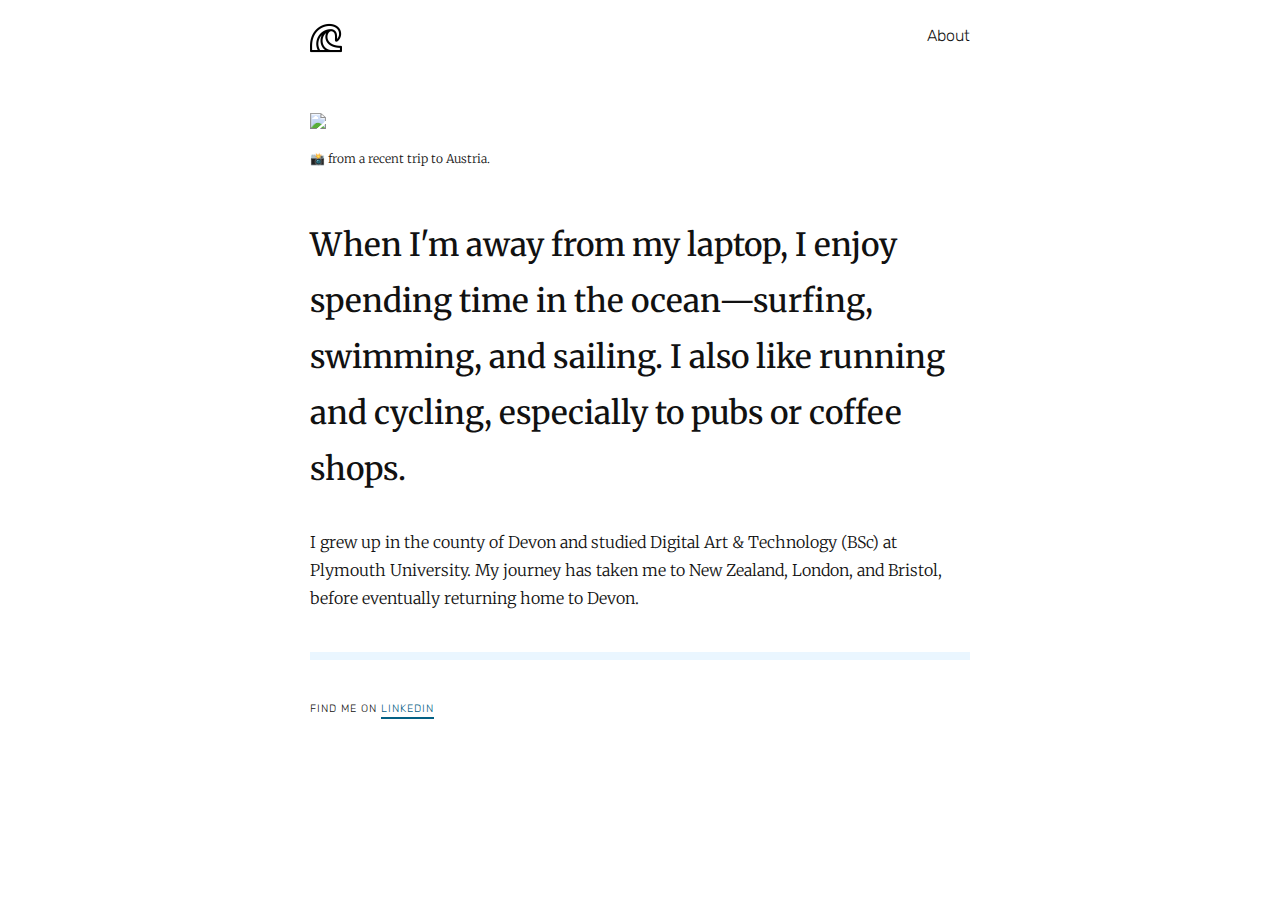
==== about.html @ 076380fe "updated portfolio" ====
<!DOCTYPE html>
<html>

<head>
    <meta charset="utf-8">
    <meta http-equiv="X-UA-Compatible" content="IE=edge">
    <meta name="viewport" content="width=device-width, initial-scale=1">
    <title>About</title>
    <meta name="description" content="My name is Duncan. I am a product designer based in Devon, UK.
">
    <link href="https://fonts.googleapis.com/css?family=Merriweather:300,300i,400,400i,700|Rubik:300,500" rel="stylesheet">
    <link rel="stylesheet" href="css/main.css">
    <link rel="canonical" href="http://localhost:4000/">
    <link rel="alternate" type="application/rss+xml" title="Steph Parrott" href="http://localhost:4000/feed.xml" />
    <link rel="apple-touch-icon" sizes="57x57" href="/apple-icon-57x57.png">
    <link rel="apple-touch-icon" sizes="60x60" href="/apple-icon-60x60.png">
    <link rel="apple-touch-icon" sizes="72x72" href="/apple-icon-72x72.png">
    <link rel="apple-touch-icon" sizes="76x76" href="/apple-icon-76x76.png">
    <link rel="apple-touch-icon" sizes="114x114" href="/apple-icon-114x114.png">
    <link rel="apple-touch-icon" sizes="120x120" href="/apple-icon-120x120.png">
    <link rel="apple-touch-icon" sizes="144x144" href="/apple-icon-144x144.png">
    <link rel="apple-touch-icon" sizes="152x152" href="/apple-icon-152x152.png">
    <link rel="apple-touch-icon" sizes="180x180" href="/apple-icon-180x180.png">
    <link rel="icon" type="image/png" sizes="192x192" href="/android-icon-192x192.png">
    <link rel="icon" type="image/png" sizes="32x32" href="images/favicon.png">
    <link rel="icon" type="image/png" sizes="96x96" href="images/favicon.png">
    <link rel="icon" type="image/png" sizes="16x16" href="images/favicon.png">
    <link rel="manifest" href="/manifest.json">
    <meta name="msapplication-TileColor" content="#ffffff">
    <meta name="msapplication-TileImage" content="/ms-icon-144x144.png">
    <meta name="theme-color" content="#ffffff">
</head>

<body>
    <header class="site-header">
        <div class="wrapper">
            <a class="site-title" href="index.html"><img src="images/logo.svg" width="32px" style="border:none;"></a>
            <nav class="site-nav">
                <a href="#" class="menu-icon">
                    <svg viewBox="0 0 18 15">
                        <path fill="#424242" d="M18,1.484c0,0.82-0.665,1.484-1.484,1.484H1.484C0.665,2.969,0,2.304,0,1.484l0,0C0,0.665,0.665,0,1.484,0 h15.031C17.335,0,18,0.665,18,1.484L18,1.484z" />
                        <path fill="#424242" d="M18,7.516C18,8.335,17.335,9,16.516,9H1.484C0.665,9,0,8.335,0,7.516l0,0c0-0.82,0.665-1.484,1.484-1.484 h15.031C17.335,6.031,18,6.696,18,7.516L18,7.516z" />
                        <path fill="#424242" d="M18,13.516C18,14.335,17.335,15,16.516,15H1.484C0.665,15,0,14.335,0,13.516l0,0 c0-0.82,0.665-1.484,1.484-1.484h15.031C17.335,12.031,18,12.696,18,13.516L18,13.516z" />
                    </svg>
                </a>
                <div class="trigger">
                    <a class="page-link" href="about.html">About</a>
                </div>
            </nav>
        </div>
    </header>
    <div class="page-content">
        <div class="wrapper">
            <div class="post">
                <article class="post-content">
                    <p><img src="https://placehold.co/800x600" /></p>
                    <p class="caption">📸 from a recent trip to Austria.</p>
                    <h1 class="intro-about"> When I'm away from my laptop, I enjoy spending time in the ocean—surfing, swimming, and sailing. I also like running and cycling, especially to pubs or coffee shops. </h1>
                    <p> I grew up in the county of Devon and studied Digital Art & Technology (BSc) at Plymouth University. My journey has taken me to New Zealand, London, and Bristol, before eventually returning home to Devon.</p>
                </article>
            </div>
            <footer class="site-footer">
                <hr>
                <div class="wrapper nav">
                    <h6 class="links">Find me on <a href="https://www.linkedin.com/in/duncan-molesworth-4a581a65/" target="_blank">LinkedIn</a>
                </div>
            </footer>
        </div>
    </div>
</body>

</html>
---- css/main.css ----
body, h1, h2, h3, h4, h5, h6,
p, blockquote, pre, hr,
dl, dd, ol, ul, li, figure {
  margin: 0;
  padding: 0; }
  body > a, h1 > a, h2 > a, h3 > a, h4 > a, h5 > a, h6 > a,
  p > a, blockquote > a, pre > a, hr > a,
  dl > a, dd > a, ol > a, ul > a, li > a, figure > a {
    text-decoration: none;
    border-bottom: 2px solid #036084;
    padding-bottom: 2px;
    color: #036084; }
    body > a:visited, h1 > a:visited, h2 > a:visited, h3 > a:visited, h4 > a:visited, h5 > a:visited, h6 > a:visited,
    p > a:visited, blockquote > a:visited, pre > a:visited, hr > a:visited,
    dl > a:visited, dd > a:visited, ol > a:visited, ul > a:visited, li > a:visited, figure > a:visited {
      color: #036084; }

h1 {
  font-size: 2.5em;
  font-weight: 500 !important; }

h2 {
  font-size: 2em; }

h3 {
  line-height: 1.5;
  padding-top: 15px; }

/**
 * Basic styling
 */
body {
  font-family: "Merriweather", serif;
  font-size: 16px;
  line-height: 1.75;
  font-weight: 300;
  color: #111;
  background-color: #FFFFFF;
  -webkit-text-size-adjust: 100%; }

h1, h2, h3 {
  font-family: "Rubik", sans-serif;
  font-weight: 800; }

h4, h5, h6 {
  font-family: "Rubik", sans-serif;
  text-transform: uppercase;
  letter-spacing: 1px;
  font-weight: 300; }

hr {
  margin: 40px auto;
  border: 4px solid #eaf6ff; }

/**
 * Set `margin-bottom` to maintain vertical rhythm
 */
h1, h2, h3, h4, h5, h6,
p, blockquote, pre,
ul, ol, dl, figure,
.highlight {
  margin-bottom: 15px; }

b {
  font-weight: 500; }

/**
 * Images
 */
img {
  max-width: 100%;
  vertical-align: middle; }

/**
 * Figures
 */
figure > img {
  display: block; }

figcaption {
  font-size: 14px; }

/**
 * Lists
 */
ul, ol {
  margin-left: 30px; }

li {
  margin-bottom: 10px; }
  li > ul,
  li > ol {
    margin-bottom: 0; }

/**
 * Headings
 */
h1, h2, h3, h4, h5, h6 {
  font-weight: 300; }

/**
 * Links
 */
a {
  color: #111;
  text-decoration: none;
  transition: all .3s ease-in-out; }
  a:visited {
    color: #111; }
  a:hover {
    color: #111;
    background-color: #EAF6FF; }

/**
 * Blockquotes
 */
blockquote {
  border: 1px solid #eaf6ff;
  border-left: 4px solid #eaf6ff;
  border-radius: 4px;
  padding: 30px;
  font-size: 16px;
  font-style: italic; }
  blockquote > :last-child {
    margin-bottom: 0; }

/**
 * Code formatting
 */
pre,
code {
  font-size: 15px;
  border: 1px solid #e8e8e8;
  border-radius: 3px;
  background-color: #eef; }

code {
  padding: 1px 5px; }

pre {
  padding: 8px 12px;
  overflow-x: scroll; }
  pre > code {
    border: 0;
    padding-right: 0;
    padding-left: 0; }

/**
 * Wrapper
 */
.wrapper {
  max-width: -webkit-calc(720px - (30px * 2));
  max-width: calc(720px - (30px * 2));
  margin-right: auto;
  margin-left: auto;
  padding-right: 30px;
  padding-left: 30px; }
  @media screen and (max-width: 800px) {
    .wrapper {
      max-width: -webkit-calc(720px - (30px));
      max-width: calc(720px - (30px));
      padding-right: 15px;
      padding-left: 15px; } }

/**
 * Clearfix
 */
.wrapper:after, .footer-col-wrapper:after {
  content: "";
  display: table;
  clear: both; }

/**
 * Icons
 */
.icon > svg {
  display: inline-block;
  width: 16px;
  height: 16px;
  vertical-align: middle; }
  .icon > svg path {
    fill: #828282; }

/**
 * Site header
 */
.site-header {
  min-height: 72px;
  position: fixed;
  background-color: white;
  top: 0;
  width: 100%;
  z-index: 20; }

.site-title {
  font-size: 26px;
  line-height: 72px;
  letter-spacing: -1px;
  margin-bottom: 0;
  float: left; }
  .site-title, .site-title:visited {
    color: #424242; }
  .site-title:hover {
    background: none; }

.site-nav {
  float: right;
  line-height: 72px;
  font-family: "Rubik", sans-serif;
  /**
    @include media-query($on-palm) {
        position: absolute;
        top: 9px;
        right: 30px;
        background-color: $background-color;
        border: 1px solid $grey-color-light;
        border-radius: 5px;
        text-align: right;

        .menu-icon {
            display: block;
            float: right;
            width: 36px;
            height: 26px;
            line-height: 0;
            padding-top: 10px;
            text-align: center;

            > svg {
                width: 18px;
                height: 15px;

                path {
                    fill: $grey-color-dark;
                }
            }
        }

        .trigger {
            clear: both;
            display: none;
        }

        &:hover .trigger {
            display: block;
            padding-bottom: 5px;
        }

        .page-link {
            display: block;
            padding: 5px 10px;
        }
    } */ }
  .site-nav .menu-icon {
    display: none; }
  .site-nav .page-link {
    color: #111;
    line-height: 1.75; }
    .site-nav .page-link:not(:first-child) {
      margin-left: 20px; }
  .site-nav .active {
    background-color: red; }

/**
 * Site footer
 */
.footer-heading {
  font-size: 18px;
  margin-bottom: 15px; }

.contact-list,
.social-media-list {
  list-style: none;
  margin-left: 0; }

.footer-col-wrapper {
  font-size: 15px;
  color: #828282;
  margin-left: -15px; }

.footer-col {
  float: left;
  margin-bottom: 15px;
  padding-left: 15px; }

.footer-col-1 {
  width: -webkit-calc(35% - (30px / 2));
  width: calc(35% - (30px / 2)); }

.footer-col-2 {
  width: -webkit-calc(20% - (30px / 2));
  width: calc(20% - (30px / 2)); }

.footer-col-3 {
  width: -webkit-calc(45% - (30px / 2));
  width: calc(45% - (30px / 2)); }

@media screen and (max-width: 800px) {
  .footer-col-1,
  .footer-col-2 {
    width: -webkit-calc(50% - (30px / 2));
    width: calc(50% - (30px / 2)); }

  .footer-col-3 {
    width: -webkit-calc(100% - (30px / 2));
    width: calc(100% - (30px / 2)); } }
@media screen and (max-width: 600px) {
  .footer-col {
    float: none;
    width: -webkit-calc(100% - (30px / 2));
    width: calc(100% - (30px / 2)); } }
.tw-position {
  max-width: 100%;
  display: inline-block;
  margin-bottom: 16px; }

/**
 * Page content
 */
.page-content {
  padding: 105px 0 0; }

.page-heading {
  font-size: 20px; }

.post-list {
  margin-left: 0;
  list-style: none;
  display: flex;
  flex-flow: row wrap;
  justify-content: space-between; }
  .post-list > li {
    display: flex;
    margin-bottom: 36px;
    border: 1px solid #eaf6ff;
    width: 100%; }

.post-list li:last-child {
  margin-bottom: 0px; }

.img-index {
  padding: 0px; }

.title {
  background-clip: padding-box;
  width: 48% !important; }

.title:hover,
.post-link:hover {
  text-decoration: none; }

.standard {
  margin: 30px 0px; }

.post-bottom {
  content: "";
  display: block;
  width: 90%;
  border-bottom: 1px solid #0D47A1;
  margin-top: 30px;
  margin-bottom: 7.5px; }

.post-meta {
  font-size: 14px;
  color: #828282; }

.border {
  border: 1px solid #e1e8ed;
  border-radius: 4px; }

.posts {
  transition: all 0.3s ease-in-out; }

.posts:hover {
  -moz-box-shadow: 0 10px 30px 0 rgba(0, 0, 0, 0.2);
  -webkit-box-shadow: 0 10px 30px 0 rgba(0, 0, 0, 0.2);
  box-shadow: 0 10px 30px 0 rgba(0, 0, 0, 0.2); }

.shortcuts-list {
  margin-left: 0;
  list-style: none;
  display: flex;
  flex-flow: row wrap;
  justify-content: space-between; }
  .shortcuts-list > li {
    display: flex;
    margin-bottom: 32px;
    width: 47.5%; }

.shortcuts {
  transition: all 0.3s ease-in-out; }

.shortcuts:hover {
  box-shadow: 0 10px 30px 0 rgba(0, 0, 0, 0.2); }

.shortcuts-link {
  display: block;
  padding: 32px;
  background-color: #eaf6ff; }

.post-link {
  display: block;
  padding: 32px;
  background-color: #eaf6ff;
  width: 50%; }

a.post-link {
  border: none; }

a.post-link.img {
  padding: 0px;
  background-color: #eaf6ff;
  width: 100%; }

.row {
  background-color: #eaf6ff;
  margin-bottom: 15px;
  padding: 24px;
  border-radius: 4px; }

.intro {
  font-size: 32px;
  font-family: "Merriweather", serif;
  padding: 32px 0px; }

.intro-about {
  font-size: 32px;
  font-family: "Merriweather", serif;
  padding: 16px 0px; }

.links {
  padding-bottom: 32px; }

.img-bg {
  display: flex;
  width: 100vw;
  position: relative;
  left: 50%;
  right: 50%;
  margin-left: -50vw;
  margin-right: -50vw;
  max-width: none;
  margin-top: 64px;
  margin-bottom: 64px;
  background-color: #e9e9e9; }

.combo {
  margin-top: 0px;
  margin-bottom: 0px; }

.about {
  display: flex; }

.img-bg img {
  box-shadow: 0 0 10px 0 rgba(0, 0, 0, 0.1);
  padding: 0px; }

.mobile {
  border-radius: 10px; }

.img-bg p {
  font-size: 12px;
  font-family: "Rubik", sans-serif;
  color: #828282;
  text-align: center;
  padding-top: 24px;
  margin-bottom: 0px; }

.img-bg div:first-child {
  padding-left: 64px; }

.img-bg div:last-child {
  padding-right: 64px; }

.img-detail-1 {
  width: 65%;
  margin: 0 auto;
  padding: 64px 32px; }

.img-detail-2 {
  width: 50%;
  padding: 64px 32px; }

.img-detail-3 {
  width: 33%;
  padding: 64px 32px; }

.img-detail-4 {
  width: 25%;
  padding: 64px 32px; }

.left-align {
  width: 200px;
  height: auto;
  float: left;
  padding-right: 40px; }

.wide {
  width: 100vw;
  position: relative;
  left: 50%;
  right: 50%;
  margin-left: -50vw;
  margin-right: -50vw;
  max-width: none;
  margin-top: 32px;
  margin-bottom: 32px; }

.vid {
  margin-bottom: 10px !important; }

.video {
  margin: 32px 0px 16px 0px; }

.med-wide {
  width: 75vw;
  position: relative;
  left: 70%;
  right: 70%;
  margin-left: -50vw;
  margin-right: -50vw;
  max-width: none;
  margin-top: 32px;
  margin-bottom: 32px;
  border: 1px solid #e8e8e8; }

.caption {
  font-size: 12px;
  margin-bottom: 32px; }

@media screen and (max-width: 600px) {
  .post-list {
    display: block; }

  .post-list li {
    width: 100%;
    margin: 0 0 32px 0;
    flex-wrap: wrap; }

  .shortcuts-list > li {
    width: 100%;
    margin-bottom: 15px; }

  .left-align {
    float: none; }

  .post-link {
    width: 100%; }

  .img-bg {
    flex-wrap: wrap; }

  .img-detail-2,
  .img-detail-3,
  .img-detail-1 {
    width: 100%;
    padding: 32px; }

  .img-detail-4 {
    width: 50%;
    margin: 0 auto;
    padding: 32px; }

  .img-bg div:first-child {
    padding: 32px 32px 0px 32px; }

  .img-bg div:last-child {
    padding: 32px; }

  .four div:nth-child(2),
  .four div:nth-child(3) {
    padding-bottom: 0px !important; } }
/**
 * Posts
 */
.post-header {
  margin-bottom: 30px; }

.post-title {
  font-size: 42px;
  letter-spacing: -1px;
  line-height: 1; }
  @media screen and (max-width: 800px) {
    .post-title {
      font-size: 36px; } }

.post-content {
  margin-bottom: 30px; }
  .post-content h2 {
    font-size: 2em;
    margin-top: 30px; }
    @media screen and (max-width: 800px) {
      .post-content h2 {
        font-size: 28px; } }
  .post-content h3 {
    font-size: 26px; }
    @media screen and (max-width: 800px) {
      .post-content h3 {
        font-size: 22px; } }
  .post-content h4 {
    font-size: 20px; }
    @media screen and (max-width: 800px) {
      .post-content h4 {
        font-size: 18px; } }

.nav {
  padding: 0px; }

/**
 * Syntax highlighting styles
 */
.highlight {
  background: #fff; }
  .highlight .c {
    color: #998;
    font-style: italic; }
  .highlight .err {
    color: #a61717;
    background-color: #e3d2d2; }
  .highlight .k {
    font-weight: bold; }
  .highlight .o {
    font-weight: bold; }
  .highlight .cm {
    color: #998;
    font-style: italic; }
  .highlight .cp {
    color: #999;
    font-weight: bold; }
  .highlight .c1 {
    color: #998;
    font-style: italic; }
  .highlight .cs {
    color: #999;
    font-weight: bold;
    font-style: italic; }
  .highlight .gd {
    color: #000;
    background-color: #fdd; }
  .highlight .gd .x {
    color: #000;
    background-color: #faa; }
  .highlight .ge {
    font-style: italic; }
  .highlight .gr {
    color: #a00; }
  .highlight .gh {
    color: #999; }
  .highlight .gi {
    color: #000;
    background-color: #dfd; }
  .highlight .gi .x {
    color: #000;
    background-color: #afa; }
  .highlight .go {
    color: #888; }
  .highlight .gp {
    color: #555; }
  .highlight .gs {
    font-weight: bold; }
  .highlight .gu {
    color: #aaa; }
  .highlight .gt {
    color: #a00; }
  .highlight .kc {
    font-weight: bold; }
  .highlight .kd {
    font-weight: bold; }
  .highlight .kp {
    font-weight: bold; }
  .highlight .kr {
    font-weight: bold; }
  .highlight .kt {
    color: #458;
    font-weight: bold; }
  .highlight .m {
    color: #099; }
  .highlight .s {
    color: #d14; }
  .highlight .na {
    color: #008080; }
  .highlight .nb {
    color: #0086B3; }
  .highlight .nc {
    color: #458;
    font-weight: bold; }
  .highlight .no {
    color: #008080; }
  .highlight .ni {
    color: #800080; }
  .highlight .ne {
    color: #900;
    font-weight: bold; }
  .highlight .nf {
    color: #900;
    font-weight: bold; }
  .highlight .nn {
    color: #555; }
  .highlight .nt {
    color: #000080; }
  .highlight .nv {
    color: #008080; }
  .highlight .ow {
    font-weight: bold; }
  .highlight .w {
    color: #bbb; }
  .highlight .mf {
    color: #099; }
  .highlight .mh {
    color: #099; }
  .highlight .mi {
    color: #099; }
  .highlight .mo {
    color: #099; }
  .highlight .sb {
    color: #d14; }
  .highlight .sc {
    color: #d14; }
  .highlight .sd {
    color: #d14; }
  .highlight .s2 {
    color: #d14; }
  .highlight .se {
    color: #d14; }
  .highlight .sh {
    color: #d14; }
  .highlight .si {
    color: #d14; }
  .highlight .sx {
    color: #d14; }
  .highlight .sr {
    color: #009926; }
  .highlight .s1 {
    color: #d14; }
  .highlight .ss {
    color: #990073; }
  .highlight .bp {
    color: #999; }
  .highlight .vc {
    color: #008080; }
  .highlight .vg {
    color: #008080; }
  .highlight .vi {
    color: #008080; }
  .highlight .il {
    color: #099; }
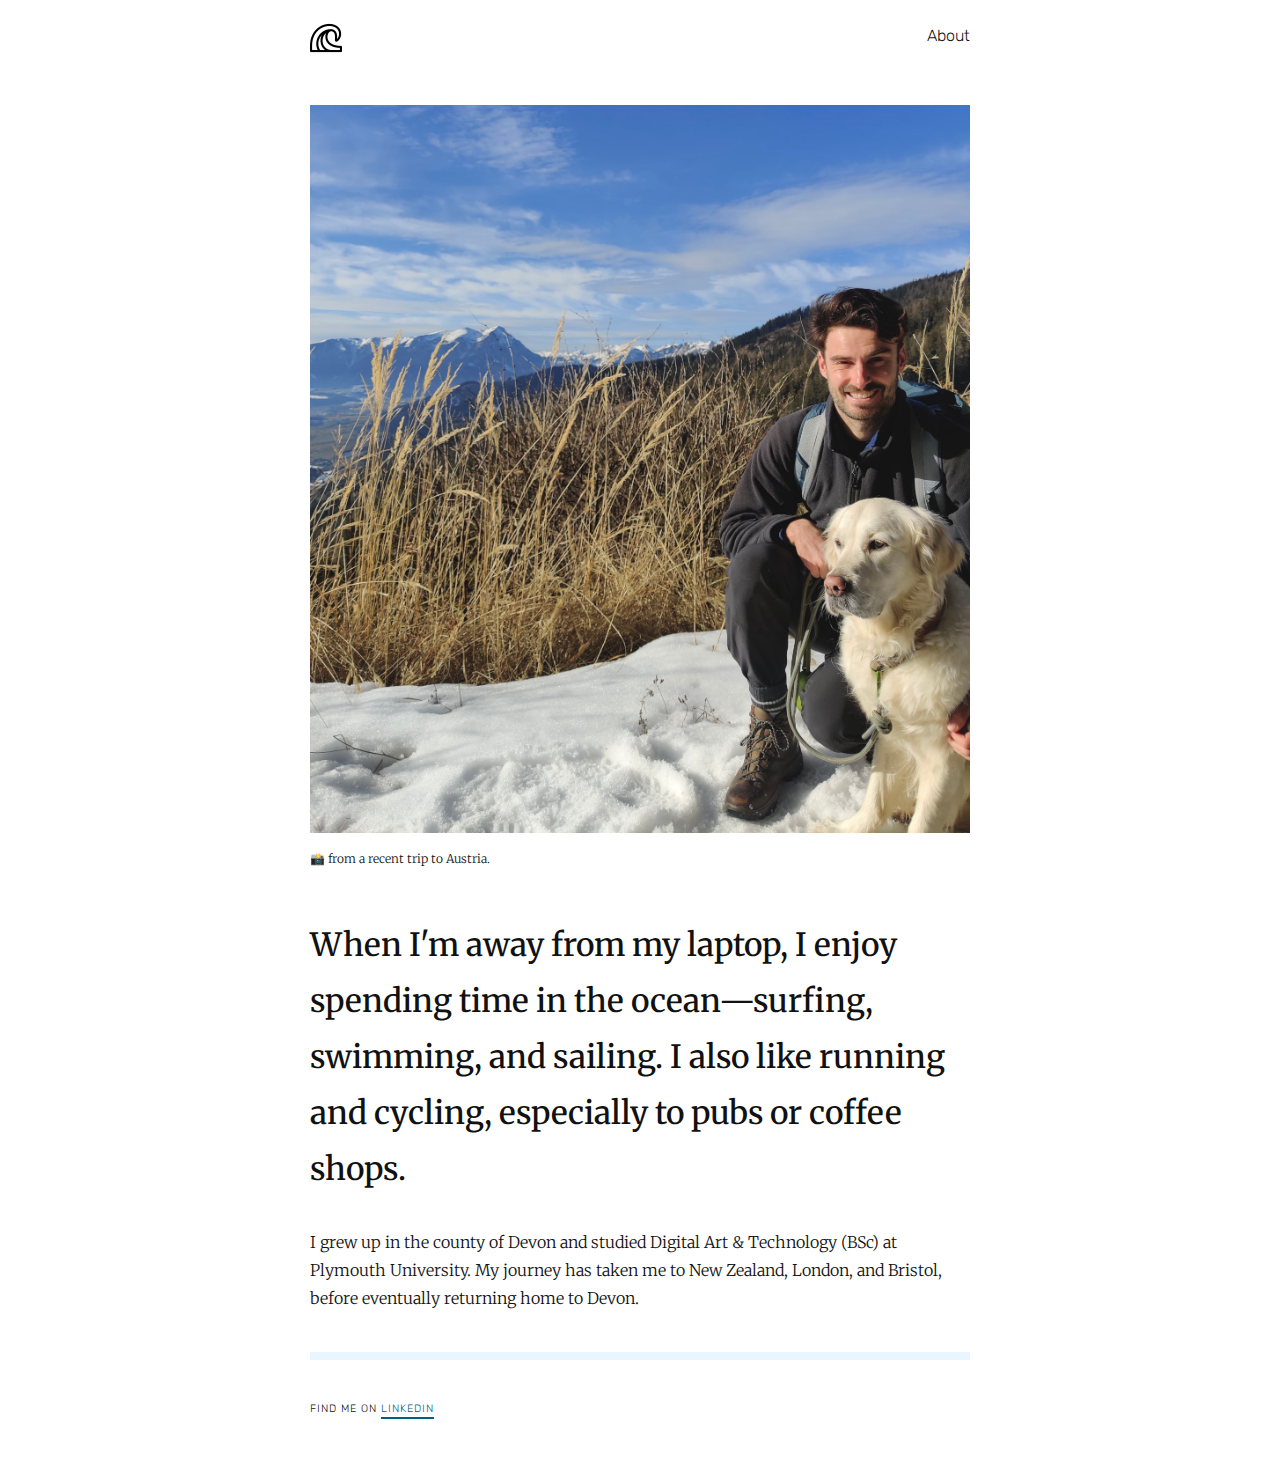
==== commit 88e5a1e0: "update" ====
--- a/about.html
+++ b/about.html
@@ -6,7 +6,7 @@
     <meta http-equiv="X-UA-Compatible" content="IE=edge">
     <meta name="viewport" content="width=device-width, initial-scale=1">
     <title>About</title>
-    <meta name="description" content="My name is Duncan. I am a product designer based in Devon, UK.
+    <meta name="description" content="My name is Duncan. I'm a product designer based in Devon, UK.
 ">
     <link href="https://fonts.googleapis.com/css?family=Merriweather:300,300i,400,400i,700|Rubik:300,500" rel="stylesheet">
     <link rel="stylesheet" href="css/main.css">
@@ -53,7 +53,7 @@
         <div class="wrapper">
             <div class="post">
                 <article class="post-content">
-                    <p><img src="https://placehold.co/800x600" /></p>
+                    <p><img src="images/austria.jpg" /></p>
                     <p class="caption">📸 from a recent trip to Austria.</p>
                     <h1 class="intro-about"> When I'm away from my laptop, I enjoy spending time in the ocean—surfing, swimming, and sailing. I also like running and cycling, especially to pubs or coffee shops. </h1>
                     <p> I grew up in the county of Devon and studied Digital Art & Technology (BSc) at Plymouth University. My journey has taken me to New Zealand, London, and Bristol, before eventually returning home to Devon.</p>
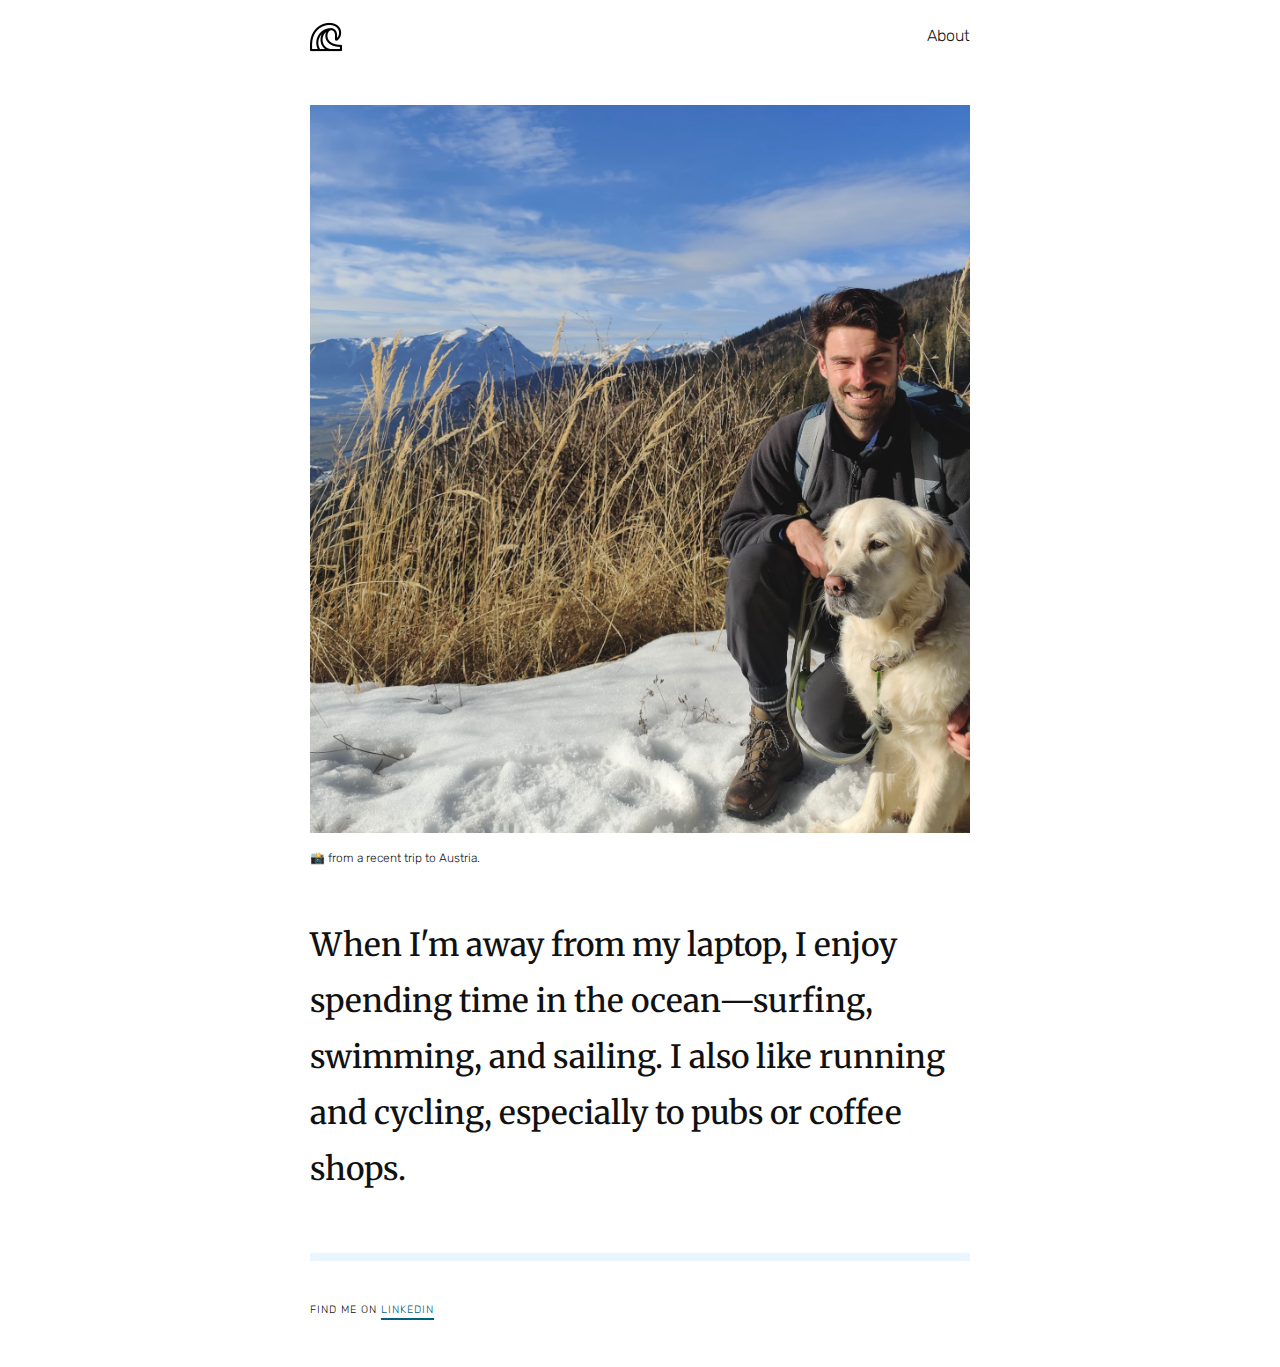
==== commit efbcaf31: "update" ====
--- a/about.html
+++ b/about.html
@@ -6,8 +6,6 @@
     <meta http-equiv="X-UA-Compatible" content="IE=edge">
     <meta name="viewport" content="width=device-width, initial-scale=1">
     <title>About</title>
-    <meta name="description" content="My name is Duncan. I'm a product designer based in Devon, UK.
-">
     <link href="https://fonts.googleapis.com/css?family=Merriweather:300,300i,400,400i,700|Rubik:300,500" rel="stylesheet">
     <link rel="stylesheet" href="css/main.css">
     <link rel="canonical" href="http://localhost:4000/">
@@ -56,7 +54,6 @@
                     <p><img src="images/austria.jpg" /></p>
                     <p class="caption">📸 from a recent trip to Austria.</p>
                     <h1 class="intro-about"> When I'm away from my laptop, I enjoy spending time in the ocean—surfing, swimming, and sailing. I also like running and cycling, especially to pubs or coffee shops. </h1>
-                    <p> I grew up in the county of Devon and studied Digital Art & Technology (BSc) at Plymouth University. My journey has taken me to New Zealand, London, and Bristol, before eventually returning home to Devon.</p>
                 </article>
             </div>
             <footer class="site-footer">
--- a/css/main.css
+++ b/css/main.css
@@ -14,7 +14,6 @@
     p > a:visited, blockquote > a:visited, pre > a:visited, hr > a:visited,
     dl > a:visited, dd > a:visited, ol > a:visited, ul > a:visited, li > a:visited, figure > a:visited {
       color: #036084; }
-
 h1 {
   font-size: 2.5em;
   font-weight: 500 !important; }
@@ -30,7 +29,7 @@
  * Basic styling
  */
 body {
-  font-family: "Merriweather", serif;
+  font-family: "Rubik", sans-serif;
   font-size: 16px;
   line-height: 1.75;
   font-weight: 300;
@@ -442,7 +441,7 @@
   max-width: none;
   margin-top: 64px;
   margin-bottom: 64px;
-  background-color: #e9e9e9; }
+  background-color: #F2F3F7; }
 
 .combo {
   margin-top: 0px;
